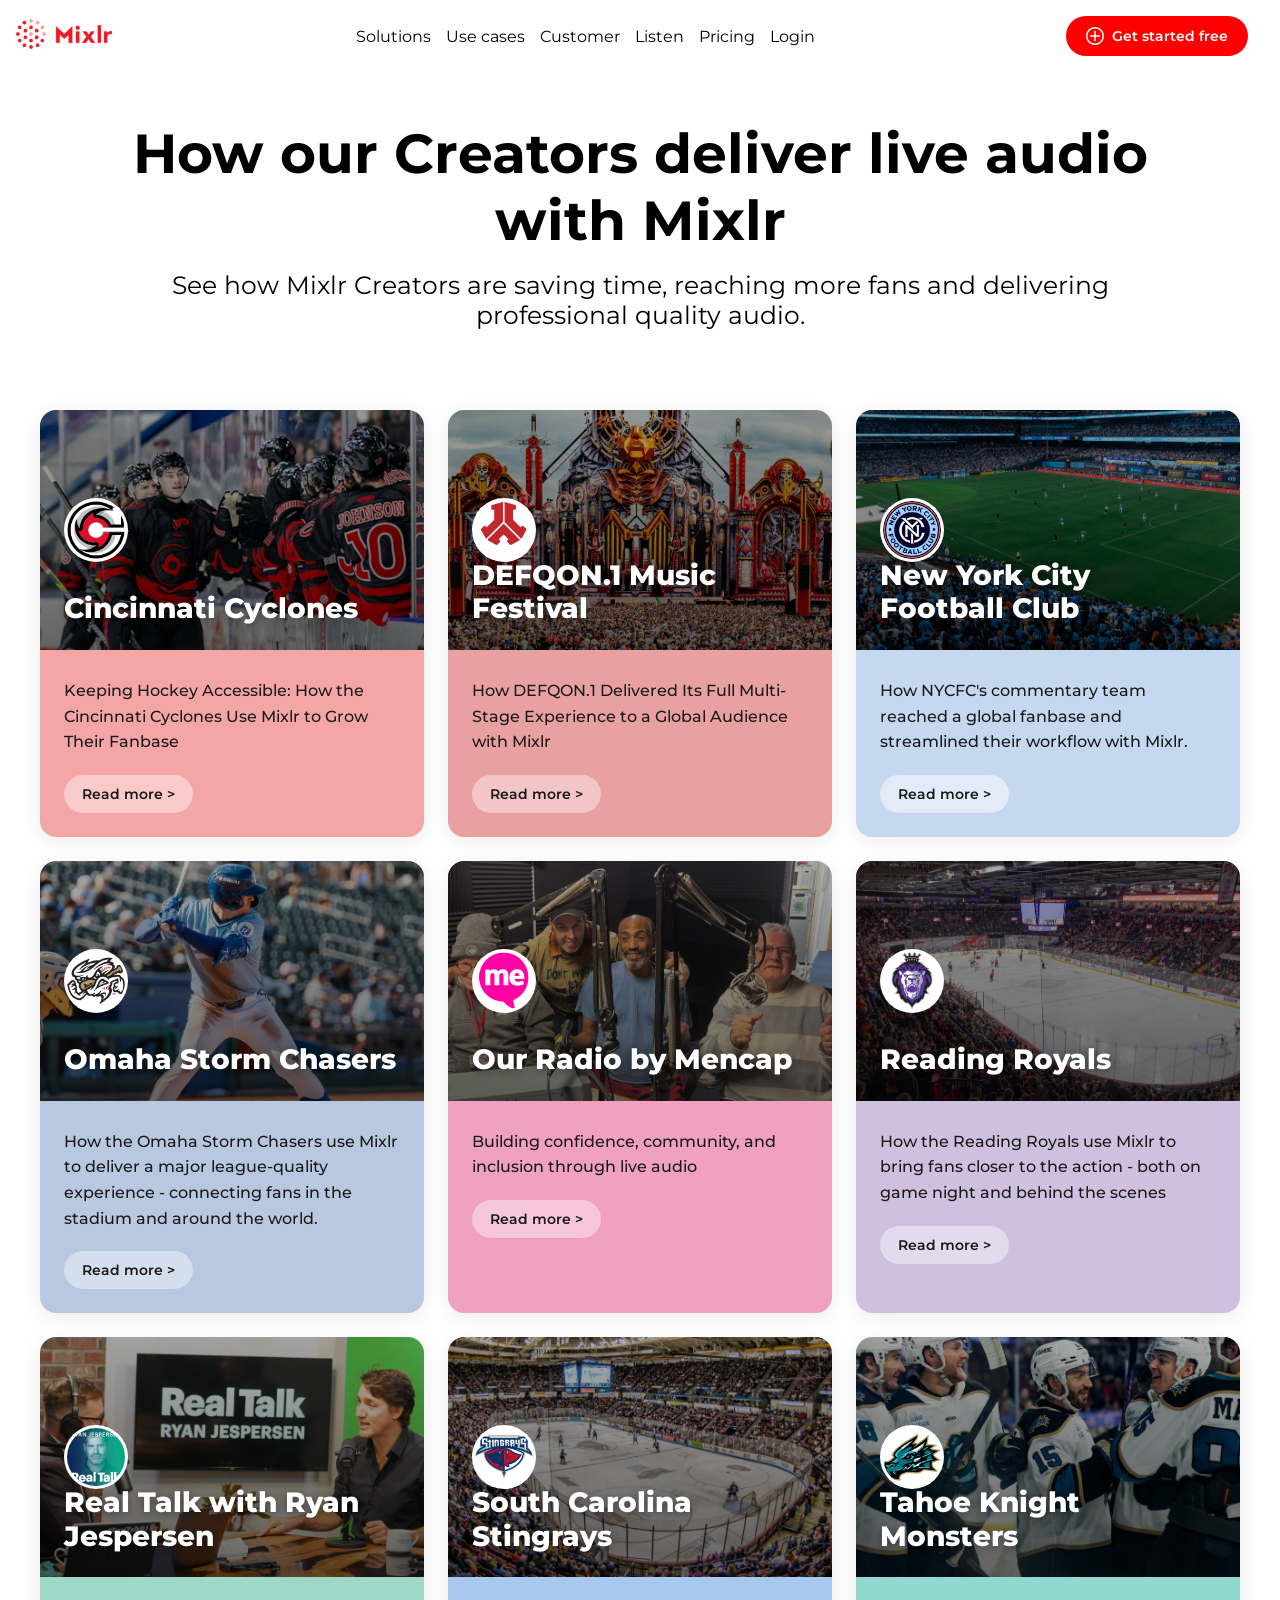
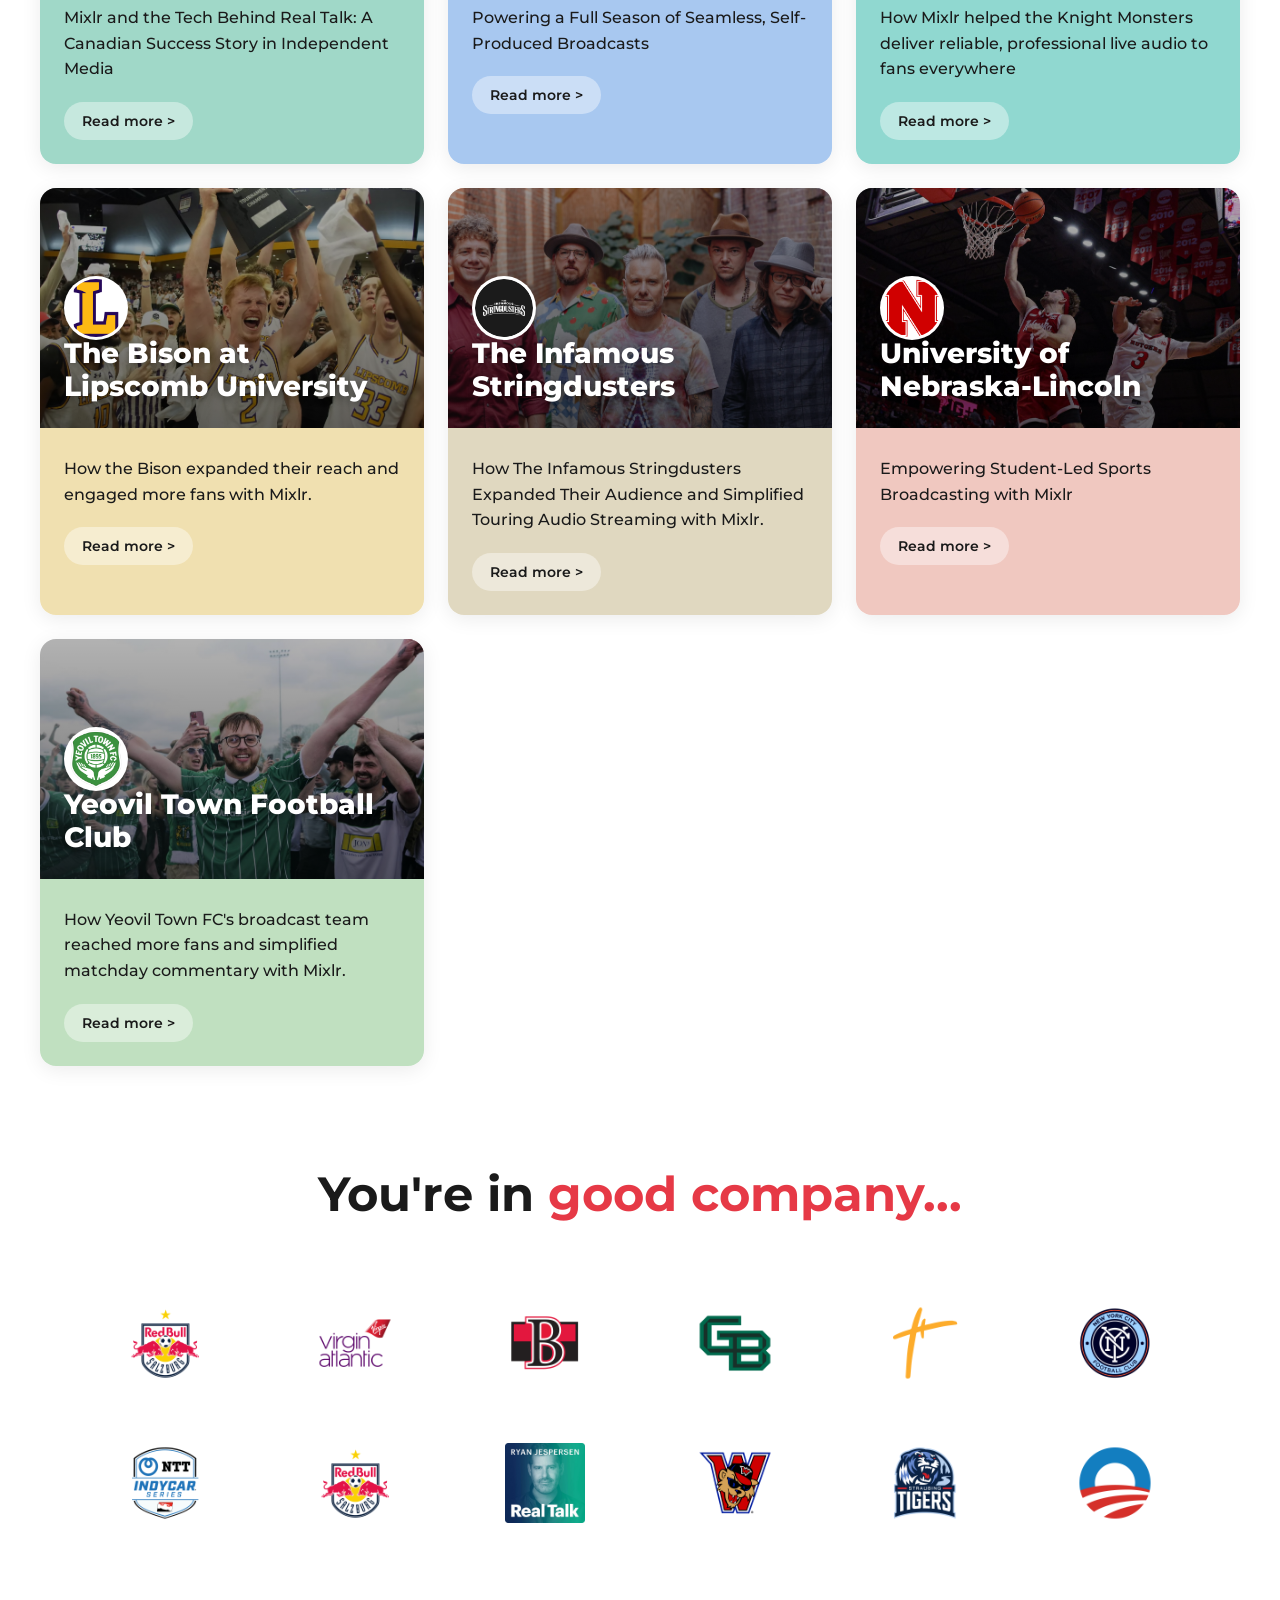
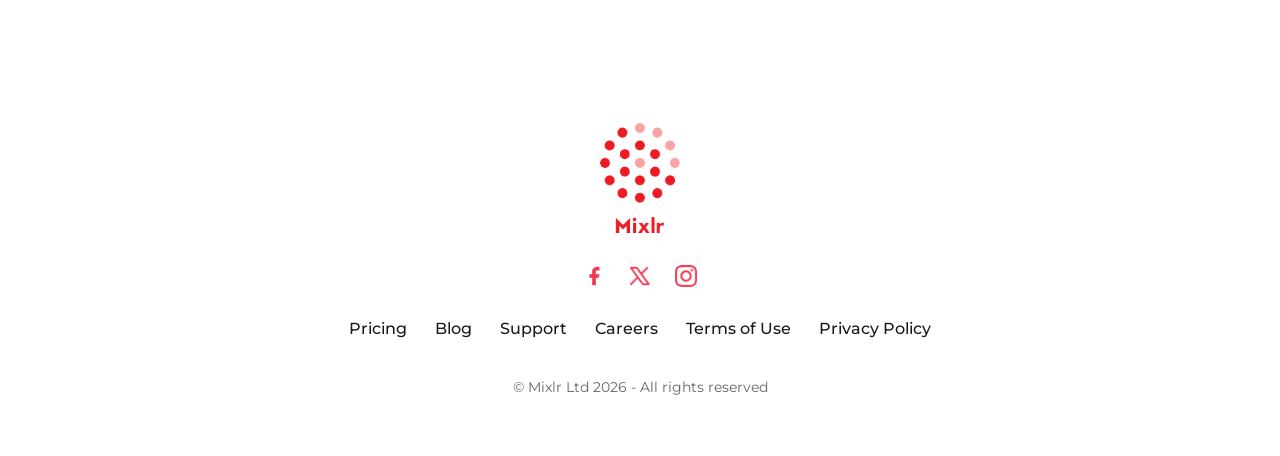
==== index.html @ 9b13f37a "renamed file to index" ====
<!DOCTYPE html>
<html lang="en">
<head>
    <meta charset="UTF-8">
    <meta name="viewport" content="width=device-width, initial-scale=1.0">
    <title>How our Creator deliver live audio with Mixlr</title>
    <!-- <link href="https://fonts.googleapis.com/css?family=Montserrat" rel="stylesheet" type="text/css"> -->
     <link href="https://fonts.googleapis.com/css2?family=Montserrat:wght@200;300;400;700&display=swap" rel="stylesheet">
    <link rel="stylesheet" href="style.css">
</head>
<body>
    <header class="navbar">
        <div class="nav-logo">
            <a href="#"><img src="media/logo-mixlr.png" alt="" srcset=""></a>
        </div>
        <nav class="nav-link">
            <a href="#">Solutions</a>
            <a href="#">Use cases</a>
            <a href="#">Customer</a>
            <a href="#">Listen</a>
            <a href="#">Pricing</a>
            <a href="#">Login</a>
        </nav>
        <div class="nav-btn">
            <a href="#"><img src="media/icon-plus.svg" alt="" srcset="">Get started free</a>
        </div>
    </header>

    <main class="main">
        <section class="section-1">
            <header>
                <h1>How our Creators deliver live audio with Mixlr</h1>
            </header>
            <div>
                <p>See how Mixlr Creators are saving time, reaching more fans and delivering professional quality audio.</p>
            </div>
        </section>


    <div class="card-container">

        <div class="card">
            <div class="card-image">
                <img src="media/hero-1.png" alt="" class="bg-img">
                <img src="media/Cincinnati Cyclones.png" alt="" class="card-logo">
                <h2 class="card-title">Cincinnati Cyclones</h2>
            </div>
            <div class="card-body">
                <p>Keeping Hockey Accessible: How the Cincinnati Cyclones Use Mixlr to Grow Their Fanbase</p>
                <button class="read-more">Read more ></button>
            </div>
        </div>

        <div class="card">
            <div class="card-image">
                <img src="media/hero-2.png" alt="" class="bg-img">
                <img src="media/DEFQON.1.png" alt="" class="card-logo">
                <h2 class="card-title">DEFQON.1 Music Festival</h2>
            </div>
            <div class="card-body">
                <p>How DEFQON.1 Delivered Its Full Multi-Stage Experience to a Global Audience with Mixlr</p>
                <button class="read-more">Read more ></button>
            </div>
        </div>

        <div class="card">
            <div class="card-image">
                <img src="media/hero-3.png" alt="" class="bg-img">
                <img src="media/New York CFC.png" alt="" class="card-logo">
                <h2 class="card-title">New York City Football Club</h2>
            </div>
            <div class="card-body">
                <p>How NYCFC's commentary team reached a global fanbase and streamlined their workflow with Mixlr.</p>
                <button class="read-more">Read more ></button>
            </div>
        </div>

        <div class="card">
            <div class="card-image">
                <img src="media/hero-4.png" alt="" class="bg-img">
                <img src="media/Omaha Storm Chasers.png" alt="" class="card-logo">
                <h2 class="card-title">Omaha Storm Chasers</h2>
            </div>
            <div class="card-body">
                <p>How the Omaha Storm Chasers use Mixlr to deliver a major league-quality experience - connecting fans in the stadium and around the world.</p>
                <button class="read-more">Read more ></button>
            </div>
        </div>

        <div class="card">
            <div class="card-image">
                <img src="media/hero-5.png" alt="" class="bg-img">
                <img src="media/Our Radio by Mencap.png" alt="" class="card-logo">
                <h2 class="card-title">Our Radio by Mencap</h2>
            </div>
            <div class="card-body">
                <p>Building confidence, community, and inclusion through live audio</p>
                <button class="read-more">Read more ></button>
            </div>
        </div>

        <div class="card">
            <div class="card-image">
                <img src="media/hero-6.png" alt="" class="bg-img">
                <img src="media/Reading Royals.png" alt="" class="card-logo">
                <h2 class="card-title">Reading Royals</h2>
            </div>
            <div class="card-body">
                <p>How the Reading Royals use Mixlr to bring fans closer to the action - both on game night and behind the scenes</p>
                <button class="read-more">Read more ></button>
            </div>
        </div>

        <div class="card">
            <div class="card-image">
                <img src="media/hero-7.png" alt="" class="bg-img">
                <img src="media/Real Talk with Ryan Jespersen.png" alt="" class="card-logo">
                <h2 class="card-title">Real Talk with Ryan Jespersen</h2>
            </div>
            <div class="card-body">
                <p>Mixlr and the Tech Behind Real Talk: A Canadian Success Story in Independent Media</p>
                <button class="read-more">Read more ></button>
            </div>
        </div>

        <div class="card">
            <div class="card-image">
                <img src="media/hero-8.png" alt="" class="bg-img">
                <img src="media/South Carolina Stingrays.png" alt="" class="card-logo">
                <h2 class="card-title">South Carolina Stingrays</h2>
            </div>
            <div class="card-body">
                <p>Powering a Full Season of Seamless, Self-Produced Broadcasts</p>
                <button class="read-more">Read more ></button>
            </div>
        </div>

        <div class="card">
            <div class="card-image">
                <img src="media/hero-9.png" alt="" class="bg-img">
                <img src="media/Tahoe Knight Monsters.png" alt="" class="card-logo">
                <h2 class="card-title">Tahoe Knight Monsters</h2>
            </div>
            <div class="card-body">
                <p>How Mixlr helped the Knight Monsters deliver reliable, professional live audio to fans everywhere</p>
                <button class="read-more">Read more ></button>
            </div>
        </div>

        <div class="card">
            <div class="card-image">
                <img src="media/hero-10.png" alt="" class="bg-img">
                <img src="media/The Bison at Lipscomb University.png" alt="" class="card-logo">
                <h2 class="card-title">The Bison at Lipscomb University</h2>
            </div>
            <div class="card-body">
                <p>How the Bison expanded their reach and engaged more fans with Mixlr.</p>
                <button class="read-more">Read more ></button>
            </div>
        </div>

        <div class="card">
            <div class="card-image">
                <img src="media/hero-11.png" alt="" class="bg-img">
                <img src="media/The Infamous Stringdusters.png" alt="" class="card-logo">
                <h2 class="card-title">The Infamous Stringdusters</h2>
            </div>
            <div class="card-body">
                <p>How The Infamous Stringdusters Expanded Their Audience and Simplified Touring Audio Streaming with Mixlr.</p>
                <button class="read-more">Read more ></button>
            </div>
        </div>

        <div class="card">
            <div class="card-image">
                <img src="media/hero-12.png" alt="" class="bg-img">
                <img src="media/University of Nebraska-Lincoln.png" alt="" class="card-logo">
                <h2 class="card-title">University of Nebraska-Lincoln</h2>
            </div>
            <div class="card-body">
                <p>Empowering Student-Led Sports Broadcasting with Mixlr</p>
                <button class="read-more">Read more ></button>
            </div>
        </div>

        <div class="card">
            <div class="card-image">
                <img src="media/hero-13.png" alt="" class="bg-img">
                <img src="media/Yeovil Town Football Club.png" alt="" class="card-logo">
                <h2 class="card-title">Yeovil Town Football Club</h2>
            </div>
            <div class="card-body">
                <p>How Yeovil Town FC's broadcast team reached more fans and simplified matchday commentary with Mixlr.</p>
                <button class="read-more">Read more ></button>
            </div>
        </div>
    </div>

    <section class="company-section">
        <h2 class="company-heading">You're in <span>good company...</span></h2>

        <div class="logo-grid">
            <!-- Row 1 -->
            <img src="media/redbull-salzburg.png" alt="Red Bull New York">
            <img src="media/virgin-atlantic.png" alt="Virgin Atlantic">
            <img src="media/belleville-senators.png" alt="Brand B Logo">
            <img src="media/green-bay.png" alt="GB Logo">
            <img src="media/harvesters-church.png" alt="Orange Brand Mark">
            <img src="media/new-york-city-fc.png" alt="New York City FC">

            <!-- Row 2 -->
            <img src="media/indycar.png" alt="NTT INDYCAR Series">
            <img src="media/redbull-salzburg.png" alt="Red Bull Salzburg">
            <img src="media/Real Talk with Ryan Jespersen.png" alt="Real Talk with Ryan Jespersen">
            <img src="media/washington-wild-things.png" alt="W Logo">
            <img src="media/straubing-tigers.png" alt="Straubing Tigers">
            <img src="media/obama-foundation.png" alt="Campaign Logo">
        </div>
    </section>

    <footer class="site-footer">
    <div class="footer-inner">
        <!-- Mixlr Logo -->
        <img src="media/logo-mixlr_1.png" alt="Mixlr" class="footer-logo">

        <!-- Social Icons -->
        <div class="social-links">
            <a href="#" aria-label="Facebook">
                <img src="media/icon-fb.png" alt="" class="social-icon">
            </a>
            <a href="#" aria-label="X / Twitter">
                <img src="media/icon-twiter.png" alt="" class="social-icon">
            </a>
            <a href="#" aria-label="Instagram">
                <img src="media/icon-instagram.png" alt="" class="social-icon">
            </a>
        </div>

        <!-- Nav Links -->
        <nav class="footer-nav">
            <a href="#">Pricing</a>
            <a href="#">Blog</a>
            <a href="#">Support</a>
            <a href="#">Careers</a>
            <a href="#">Terms of Use</a>
            <a href="#">Privacy Policy</a>
        </nav>

        <!-- Copyright -->
        <p class="footer-copy">© Mixlr Ltd 2026 - All rights reserved</p>
    </div>
</footer>
</body>
</html>
---- style.css ----
*{
    margin: 0;
    padding: 0;
    box-sizing: border-box;
    font-family: 'Montserrat', sans-serif;
}

body{
    background-color: white;
    color: black;
    /* font-family: system-ui, -apple-system, BlinkMacSystemFont, 'Segoe UI', Roboto, Oxygen, Ubuntu, Cantarell, 'Open Sans', 'Helvetica Neue', sans-serif; */
    font-family: 'Montserrat', sans-serif;
}

a{
    text-decoration: none;
    color: black;
    font-size: 16px;
    font-weight: 400;
}

a:hover{
    color: red;
}

.nav-btn a{
    color: white;
}

.nav-btn img{
    width: 24px;
    height: 24px;
}

.navbar{
    /* border: 1px solid red; */
    display: flex;
    margin: 8px 16px;
    /* width: 100%; */
    height: 56px;
    align-items: center;
    justify-content: space-between;
    /* gap: 200px; */
    top: 0;
    left: 0;
    overflow: visible;
    background-color: #fff;
    /* position: sticky; */
    /* top: 0; */
    /* bottom: 0; */
    z-index: 10px;
}

.nav-logo img{
    /* border: 1px dashed red; */
    width: 96px;
    height: 30px;
}

.nav-link{
    /* border: 1px dashed red; */
    width: 469px;
    height: 24px;
    display: flex;
    align-items: center;
    justify-content: center;
    gap: 15px;
    flex-wrap: wrap;
}

.nav-btn img{
    fill: white;
    color: white;    
}

.nav-btn {
    border-radius: 50px;
    background-color: #ff0000;
    margin: 8px 16px 8px 8px;
    height: 40px;
    display: inline-flex;
    justify-content: center;
    align-items: center;
    padding: 0 20px;
}

.nav-btn a {
    display: flex;
    align-items: center;
    gap: 8px;
    color: #fff;
    text-decoration: none;
    font-size: 14px;
    font-weight: 600;
    white-space: nowrap;
}

.nav-btn img {
    width: 18px;
    height: 18px;
    filter: brightness(0) invert(1);
}

.section-1{
    /* border: 1px solid red; */
    margin: 0px 87px;
    padding: 48px 16px;
    display: flex;
    flex-direction: column;
    align-items: center;
    justify-content: center;
    text-align: center;
}

.section-1 h1{
    /* border: 1px dashed red; */
    margin: 0px 0px 8px;
    font-size: 55px;
    font-weight: 700;
    margin-bottom: 16px;
}
.section-1 p{
    /* border: 1px dashed red; */
    margin: 0px 0px 32px;
    font-size: 25px;
    font-weight: 400;
    margin-bottom: 32px;
}

/* .card-container{
    border: 1px solid red;
    width: 920px;
} */
   
/* ONE wrapper for ALL cards */
.card-container {
    display: grid;
    grid-template-columns: repeat(3, 1fr);
    gap: 24px;
    max-width: 1200px;
    width: 100%;
    margin: 0 auto;
}

.card {
    border-radius: 16px;
    overflow: hidden;
    box-shadow: 0 4px 20px rgba(0,0,0,0.08);
    display: flex;
    flex-direction: column;
}

.card-image {
    position: relative;
    height: 240px;
    overflow: hidden;
}

.card-image .bg-img {
    width: 100%;
    height: 100%;
    object-fit: cover;
    display: block;
}

.card-image::after {
    content: '';
    position: absolute;
    inset: 0;
    background: linear-gradient(to bottom, rgba(0,0,0,0.3) 0%, rgba(0,0,0,0.6) 100%);
}

.card-logo {
    position: absolute;
    top: 50%;
    left: 24px;
    transform: translateY(-50%);
    z-index: 2;
    width: 64px;
    height: 64px;
    border-radius: 50%;
    object-fit: cover;
    border: 3px solid rgba(255,255,255,0.3);
    background: #fff;
}

.card-title {
    position: absolute;
    bottom: 24px;
    left: 24px;
    right: 24px;
    z-index: 2;
    color: #fff;
    font-size: 28px;
    font-weight: 800;
    line-height: 1.2;
    text-shadow: 0 2px 8px rgba(0,0,0,0.4);
}

.card-body {
    padding: 28px 24px 24px;
    display: flex;
    flex-direction: column;
    gap: 20px;
    flex-grow: 1;
}

.card-body p {
    font-size: 16px;
    line-height: 1.6;
    color: #1a1a1a;
    font-weight: 500;
}

.read-more {
    display: inline-flex;
    align-items: center;
    gap: 6px;
    padding: 10px 18px;
    border-radius: 24px;
    border: none;
    font-size: 14px;
    font-weight: 600;
    cursor: pointer;
    transition: all 0.2s ease;
    align-self: flex-start;
    font-family: inherit;
}

/* 1 - Pink */
.card:nth-child(1) .card-body {
    background: #f4a6a6;
}

.card:nth-child(1) .read-more {
    background: rgba(255,255,255,0.4);
    color: #1a1a1a;
}

.card:nth-child(1) .read-more:hover {
    background: rgba(255,255,255,0.6);
}

/* Card 2 - Pink/Salmon */
.card:nth-child(2) .card-body {
    background: #e8a0a0;
}

.card:nth-child(2) .read-more {
    background: rgba(255,255,255,0.4);
    color: #1a1a1a;
}

.card:nth-child(2) .read-more:hover {
    background: rgba(255,255,255,0.6);
}

/* Card 3 - Light Blue */
.card:nth-child(3) .card-body {
    background: #c5d8f0;
}

.card:nth-child(3) .read-more {
    background: rgba(255,255,255,0.5);
    color: #1a1a1a;
}

.card:nth-child(3) .read-more:hover {
    background: rgba(255,255,255,0.7);
}

/* Card 4 - Omaha Storm Chasers */
.card:nth-child(4) .card-body {
    background: #b8c8e0;
}

.card:nth-child(4) .read-more {
    background: rgba(255,255,255,0.4);
    color: #1a1a1a;
}

.card:nth-child(4) .read-more:hover {
    background: rgba(255,255,255,0.6);
}

/* Card 5 - Our Radio by Mencap */
.card:nth-child(5) .card-body {
    background: #f0a0c0;
}

.card:nth-child(5) .read-more {
    background: rgba(255,255,255,0.4);
    color: #1a1a1a;
}

.card:nth-child(5) .read-more:hover {
    background: rgba(255,255,255,0.6);
}

/* Card 6 - Reading Royals */
.card:nth-child(6) .card-body {
    background: #d0c0e0;
}

.card:nth-child(6) .read-more {
    background: rgba(255,255,255,0.4);
    color: #1a1a1a;
}

.card:nth-child(6) .read-more:hover {
    background: rgba(255,255,255,0.6);
}

/* Card 7 - Real Talk with Ryan Jespersen */
.card:nth-child(7) .card-body {
    background: #a0d8c8;
}

.card:nth-child(7) .read-more {
    background: rgba(255,255,255,0.4);
    color: #1a1a1a;
}

.card:nth-child(7) .read-more:hover {
    background: rgba(255,255,255,0.6);
}

/* Card 8 - South Carolina Stingrays */
.card:nth-child(8) .card-body {
    background: #a8c8f0;
}

.card:nth-child(8) .read-more {
    background: rgba(255,255,255,0.4);
    color: #1a1a1a;
}

.card:nth-child(8) .read-more:hover {
    background: rgba(255,255,255,0.6);
}

/* Card 9 - Tahoe Knight Monsters */
.card:nth-child(9) .card-body {
    background: #90d8d0;
}

.card:nth-child(9) .read-more {
    background: rgba(255,255,255,0.4);
    color: #1a1a1a;
}

.card:nth-child(9) .read-more:hover {
    background: rgba(255,255,255,0.6);
}

/* Card 10 - The Bison at Lipscomb University */
.card:nth-child(10) .card-body {
    background: #f0e0b0;
}

.card:nth-child(10) .read-more {
    background: rgba(255,255,255,0.4);
    color: #1a1a1a;
}

.card:nth-child(10) .read-more:hover {
    background: rgba(255,255,255,0.6);
}

/* Card 11 - The Infamous Stringdusters */
.card:nth-child(11) .card-body {
    background: #e0d8c0;
}

.card:nth-child(11) .read-more {
    background: rgba(255,255,255,0.4);
    color: #1a1a1a;
}

.card:nth-child(11) .read-more:hover {
    background: rgba(255,255,255,0.6);
}

/* Card 12 - University of Nebraska-Lincoln */
.card:nth-child(12) .card-body {
    background: #f0c8c0;
}

.card:nth-child(12) .read-more {
    background: rgba(255,255,255,0.4);
    color: #1a1a1a;
}

.card:nth-child(12) .read-more:hover {
    background: rgba(255,255,255,0.6);
}

/* Card 13 - Yeovil Town Football Club */
.card:nth-child(13) .card-body {
    background: #c0e0c0;
}

.card:nth-child(13) .read-more {
    background: rgba(255,255,255,0.4);
    color: #1a1a1a;
}

.card:nth-child(13) .read-more:hover {
    background: rgba(255,255,255,0.6);
}

.company-section {
    max-width: 1200px;
    margin: 0 auto;
    padding: 100px 40px;
    text-align: center;
}

.company-heading {
    font-size: 48px;
    font-weight: 700;
    color: #1a1a1a;
    margin-bottom: 80px;
    line-height: 1.2;
}

.company-heading span {
    color: #e63946;
}

.logo-grid {
    display: grid;
    grid-template-columns: repeat(6, 1fr);
    gap: 60px 40px;
    align-items: center;
    justify-items: center;
    max-width: 1100px;
    margin: 0 auto;
}

.logo-grid img {
    width: auto;
    height: auto;
    max-width: 140px;
    max-height: 80px;
    object-fit: contain;
    display: block;
    transition: transform 0.2s ease;
}

.logo-grid img:hover {
    transform: scale(1.05);
}

/* footer-section */
.site-footer {
    background: #fff;
    padding: 100px 20px 60px;
    text-align: center;
}

.footer-inner {
    max-width: 800px;
    margin: 0 auto;
    display: flex;
    flex-direction: column;
    align-items: center;
    gap: 32px;
}

.footer-logo {
    width: 80px;
    height: auto;
    display: block;
}

.social-links {
    display: flex;
    gap: 24px;
    align-items: center;
    justify-content: center;
}

.social-links a {
    display: flex;
    transition: opacity 0.2s ease;
}

.social-links a:hover {
    opacity: 0.7;
}

/* Black PNG icons turned red via filter */
.social-icon {
    width: 22px;
    height: 22px;
    object-fit: contain;
    display: block;
    filter: invert(36%) sepia(85%) saturate(3000%) hue-rotate(330deg) brightness(95%) contrast(100%);
}

.footer-nav {
    display: flex;
    flex-wrap: wrap;
    gap: 28px;
    justify-content: center;
    align-items: center;
}

.footer-nav a {
    color: #1a1a1a;
    text-decoration: none;
    font-size: 16px;
    font-weight: 500;
    transition: color 0.2s ease;
}

.footer-nav a:hover {
    color: #e63946;
}

.footer-copy {
    color: #666;
    font-size: 14px;
    margin-top: 8px;
}

/* Responsive */
@media (max-width: 640px) {
    .site-footer {
        padding: 80px 20px 40px;
    }

    .footer-nav {
        gap: 20px;
    }

    .footer-nav a {
        font-size: 14px;
    }
}
/* Responsive */
/* @media (max-width: 960px) {
    .card-container {
        grid-template-columns: repeat(2, 1fr);
    }
}

@media (max-width: 640px) {
    .card-container {
        grid-template-columns: 1fr;
    }
} */
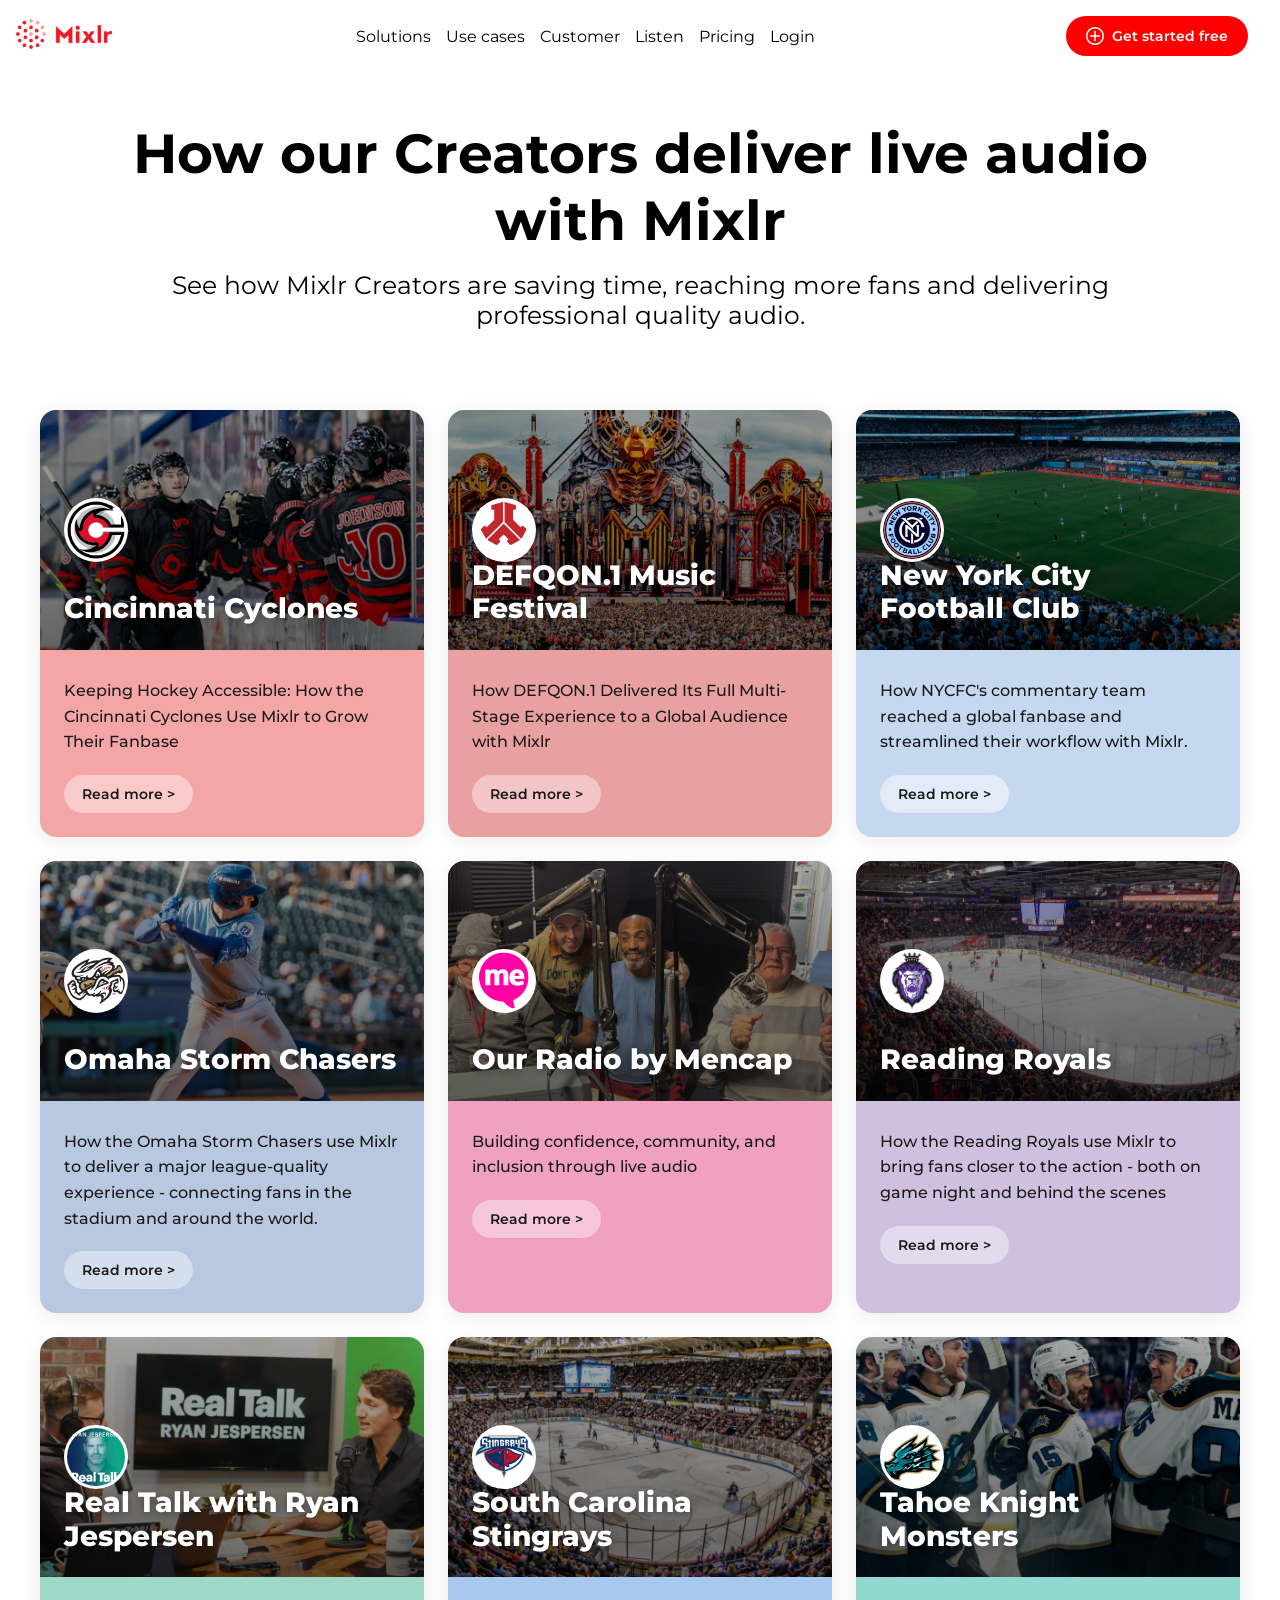
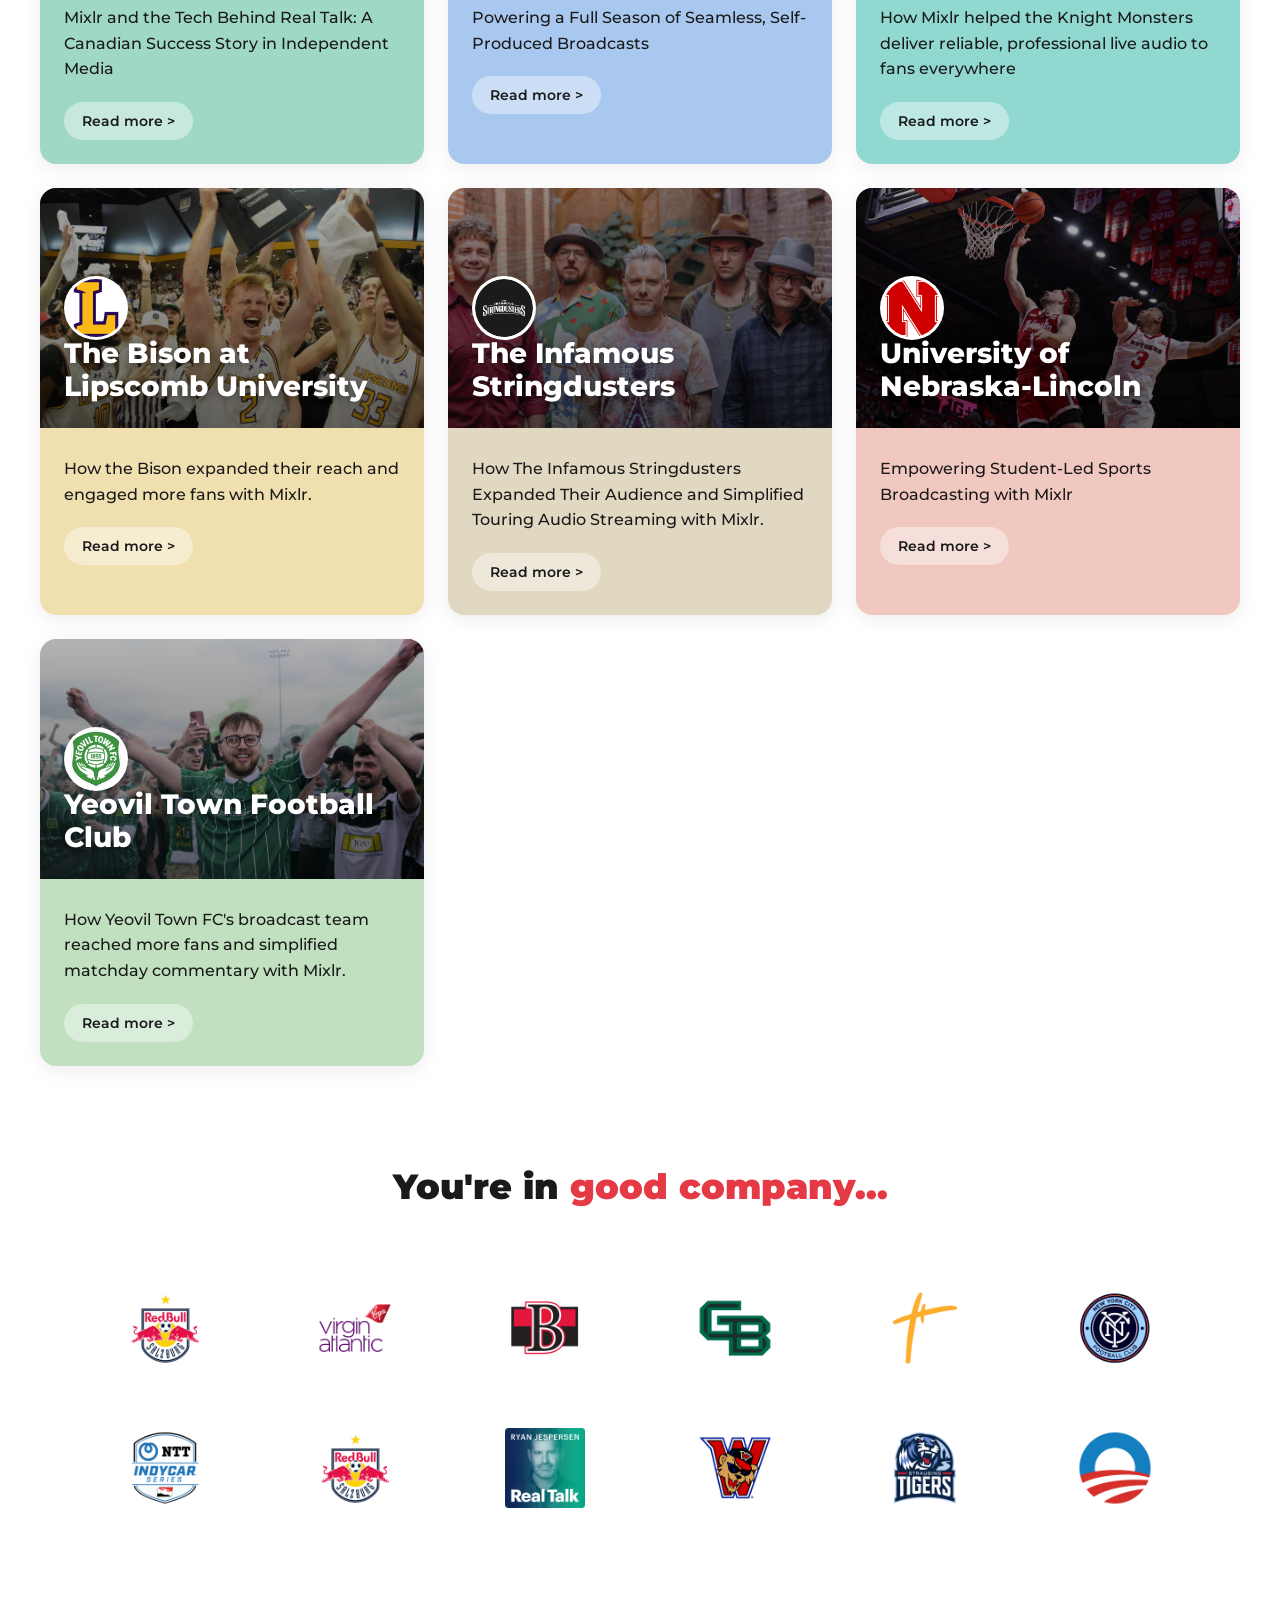
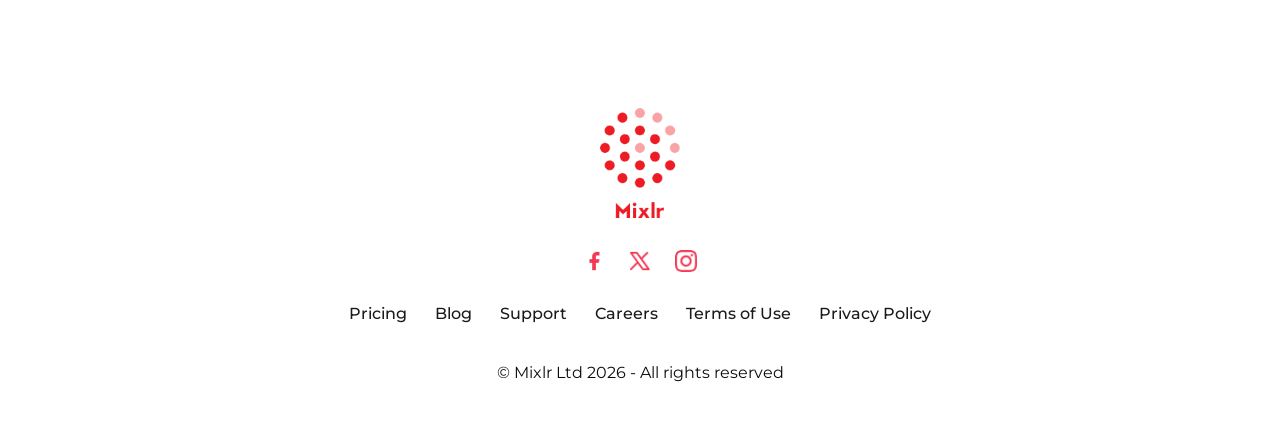
==== commit b0108cc8: "few changes" ====
--- a/index.html
+++ b/index.html
@@ -5,7 +5,7 @@
     <meta name="viewport" content="width=device-width, initial-scale=1.0">
     <title>How our Creator deliver live audio with Mixlr</title>
     <!-- <link href="https://fonts.googleapis.com/css?family=Montserrat" rel="stylesheet" type="text/css"> -->
-     <link href="https://fonts.googleapis.com/css2?family=Montserrat:wght@200;300;400;700&display=swap" rel="stylesheet">
+     <link href="https://fonts.googleapis.com/css2?family=Montserrat:wght@200;300;400;700;900&display=swap" rel="stylesheet">
     <link rel="stylesheet" href="style.css">
 </head>
 <body>
--- a/style.css
+++ b/style.css
@@ -417,8 +417,8 @@
 }
 
 .company-heading {
-    font-size: 48px;
-    font-weight: 700;
+    font-size: 35px;
+    font-weight: 900;
     color: #1a1a1a;
     margin-bottom: 80px;
     line-height: 1.2;
@@ -448,9 +448,6 @@
     transition: transform 0.2s ease;
 }
 
-.logo-grid img:hover {
-    transform: scale(1.05);
-}
 
 /* footer-section */
 .site-footer {
@@ -520,34 +517,7 @@
 }
 
 .footer-copy {
-    color: #666;
-    font-size: 14px;
+    color: #0c0c0c;
+    font-size: 16px;
     margin-top: 8px;
-}
-
-/* Responsive */
-@media (max-width: 640px) {
-    .site-footer {
-        padding: 80px 20px 40px;
-    }
-
-    .footer-nav {
-        gap: 20px;
-    }
-
-    .footer-nav a {
-        font-size: 14px;
-    }
-}
-/* Responsive */
-/* @media (max-width: 960px) {
-    .card-container {
-        grid-template-columns: repeat(2, 1fr);
-    }
-}
-
-@media (max-width: 640px) {
-    .card-container {
-        grid-template-columns: 1fr;
-    }
-} */+}
